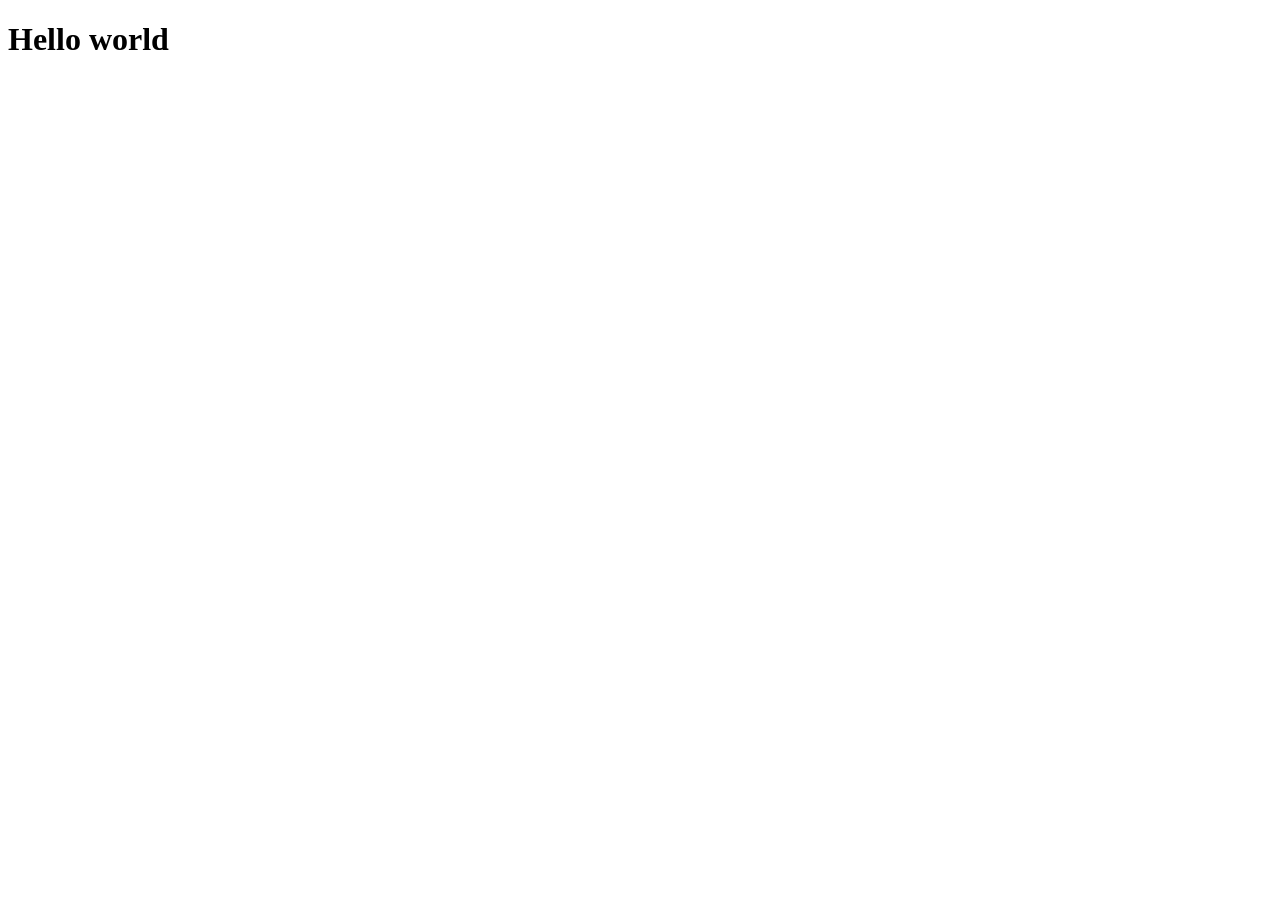
==== index.html @ 41a9193b "created index" ====
<!DOCTYPE html>
<html lang="en">
<head>
    <meta charset="UTF-8">
    <meta name="viewport" content="width=device-width, initial-scale=1.0">
    <title>Document</title>
</head>
<body>
    <h1>Hello world</h1>
</body>
</html>
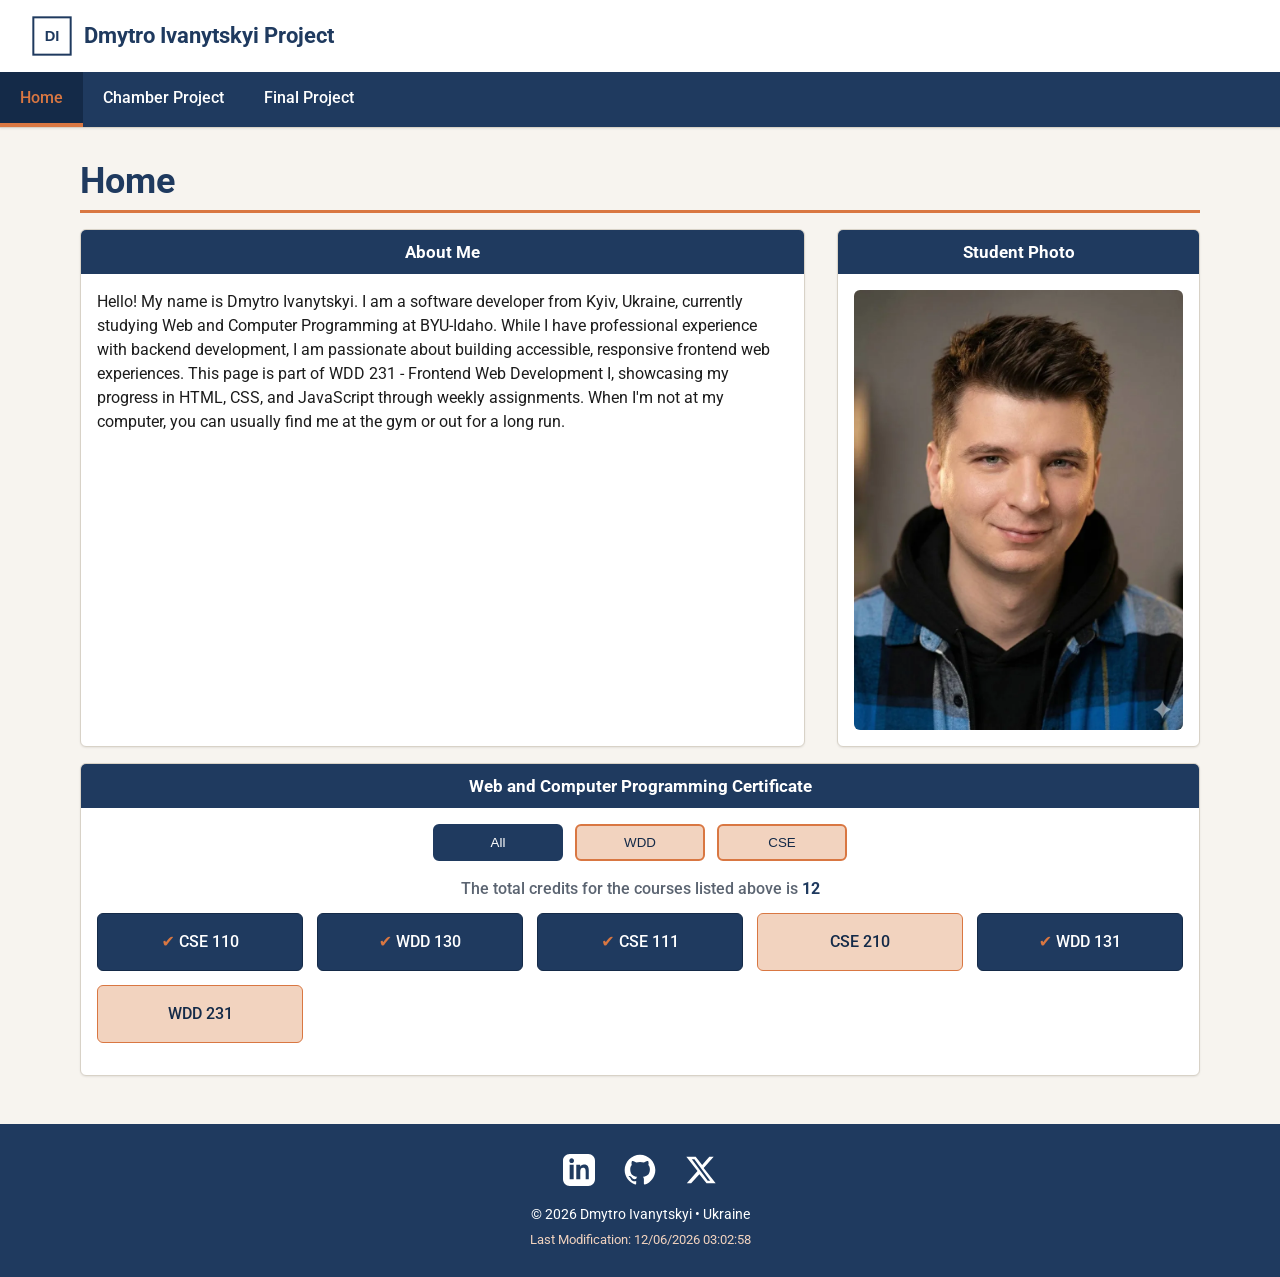
==== commit ae82baa9: "made home page" ====
--- a/index.html
+++ b/index.html
@@ -3,9 +3,89 @@
 <head>
     <meta charset="UTF-8">
     <meta name="viewport" content="width=device-width, initial-scale=1.0">
-    <title>Document</title>
+    <title>WDD 231 - Course Home Page | Dmytro Ivanytskyi</title>
+    <meta name="description" content="WDD 231 Course Home Page for Dmytro Ivanytskyi - Frontend Web Development I at BYU-Idaho. Includes course listings, completion status and contact information.">
+    <meta name="author" content="Dmytro Ivanytskyi">
+
+    <link rel="icon" href="images/favicon.svg" type="image/svg+xml">
+
+    <link rel="preconnect" href="https://fonts.googleapis.com">
+    <link rel="preconnect" href="https://fonts.gstatic.com" crossorigin>
+    <link rel="stylesheet" href="https://fonts.googleapis.com/css2?family=Roboto:wght@400;500;700&display=swap">
+
+    <link rel="stylesheet" href="styles/small.css">
+    <link rel="stylesheet" href="styles/larger.css">
+
+    <script src="scripts/navigation.js" defer></script>
+    <script src="scripts/date.js" defer></script>
+    <script src="scripts/course.js" defer></script>
 </head>
 <body>
-    <h1>Hello world</h1>
+    <header>
+        <div class="header-content">
+            <img class="logo" src="images/logo.svg" alt="Site logo - Dmytro Ivanytskyi" width="40" height="40">
+            <span class="site-name">Dmytro Ivanytskyi Project</span>
+            <button id="hamburger" class="hamburger" aria-label="Toggle navigation menu" aria-expanded="false" aria-controls="primary-nav">
+                <span class="hamburger-icon"></span>
+            </button>
+        </div>
+        <nav id="primary-nav" class="primary-nav">
+            <ul>
+                <li><a href="index.html" class="active" aria-current="page">Home</a></li>
+                <li><a href="chamber/index.html">Chamber Project</a></li>
+                <li><a href="final/index.html">Final Project</a></li>
+            </ul>
+        </nav>
+    </header>
+
+    <main>
+        <h1>Home</h1>
+
+        <div class="grid-top">
+            <section class="card about">
+                <h2>About Me</h2>
+                <p>
+                    Hello! My name is Dmytro Ivanytskyi. I am a software developer from Kyiv, Ukraine, 
+                    currently studying Web and Computer Programming at BYU-Idaho. While I have professional 
+                    experience with backend development, I am passionate about building accessible, responsive 
+                    frontend web experiences. This page is part of WDD 231 - Frontend Web Development I, 
+                    showcasing my progress in HTML, CSS, and JavaScript through weekly assignments. When I'm not 
+                    at my computer, you can usually find me at the gym or out for a long run.
+                </p>
+            </section>
+
+            <section class="card photo">
+                <h2>Student Photo</h2>
+                <img src="images/student-photo.webp" alt="Portrait of Dmytro Ivanytskyi" width="800" height="1072" loading="lazy">
+            </section>
+        </div>
+
+        <section class="card courses-section">
+            <h2>Web and Computer Programming Certificate</h2>
+            <div class="filter-buttons" role="group" aria-label="Filter courses by subject">
+                <button type="button" class="filter active" data-filter="all">All</button>
+                <button type="button" class="filter" data-filter="WDD">WDD</button>
+                <button type="button" class="filter" data-filter="CSE">CSE</button>
+            </div>
+            <p class="credits-summary">The total credits for the courses listed above is <span id="totalCredits">0</span></p>
+            <div id="courseList" class="course-list" aria-live="polite"></div>
+        </section>
+    </main>
+
+    <footer>
+        <div class="social">
+            <a href="https://www.linkedin.com/in/dmytro-ivanytskyi-a7187b201/" target="_blank" aria-label="LinkedIn profile">
+                <img src="images/linkedin.svg" alt="LinkedIn" width="32" height="32">
+            </a>
+            <a href="https://github.com/Trident1998" target="_blank" aria-label="GitHub profile">
+                <img src="images/github.svg" alt="GitHub" width="32" height="32">
+            </a>
+            <a href="https://x.com/" target="_blank" aria-label="X profile">
+                <img src="images/x.svg" alt="X" width="32" height="32">
+            </a>
+        </div>
+        <p class="copyright">&copy; <span id="currentyear"></span> Dmytro Ivanytskyi &bull; Ukraine</p>
+        <p id="lastModified"></p>
+    </footer>
 </body>
-</html>+</html>
--- a/styles/small.css
+++ b/styles/small.css
@@ -0,0 +1,348 @@
+/* ===== Variables & Reset ===== */
+:root {
+    --color-primary: #1f3a5f;
+    --color-primary-dark: #142a48;
+    --color-accent: #d97742;
+    --color-accent-light: #f2d3bf;
+    --color-bg: #f7f4ef;
+    --color-surface: #ffffff;
+    --color-text: #1c1c1c;
+    --color-muted: #5b6471;
+    --color-border: #d8d2c7;
+    --color-completed-bg: #1f3a5f;
+    --color-completed-text: #ffffff;
+    --font-base: 'Roboto', system-ui, -apple-system, Segoe UI, Arial, sans-serif;
+    --shadow-sm: 0 1px 2px rgba(0, 0, 0, 0.08);
+    --shadow-md: 0 4px 12px rgba(0, 0, 0, 0.1);
+    --radius: 6px;
+}
+
+* {
+    box-sizing: border-box;
+}
+
+html {
+    scroll-behavior: smooth;
+}
+
+body {
+    margin: 0;
+    font-family: var(--font-base);
+    color: var(--color-text);
+    background-color: var(--color-bg);
+    line-height: 1.5;
+    min-height: 100vh;
+    display: flex;
+    flex-direction: column;
+}
+
+h1, h2, h3 {
+    font-weight: 700;
+    line-height: 1.2;
+    margin: 0;
+}
+
+img {
+    max-width: 100%;
+    height: auto;
+    display: block;
+}
+
+a {
+    color: var(--color-primary);
+}
+
+/* ===== Header ===== */
+header {
+    background-color: var(--color-surface);
+    border-bottom: 1px solid var(--color-border);
+    box-shadow: var(--shadow-sm);
+}
+
+.header-content {
+    display: flex;
+    align-items: center;
+    justify-content: space-between;
+    padding: 0.75rem 1rem;
+    gap: 0.75rem;
+}
+
+.logo {
+    width: 40px;
+    height: 40px;
+    color: var(--color-primary);
+    flex-shrink: 0;
+}
+
+.site-name {
+    flex: 1;
+    font-size: 1.15rem;
+    font-weight: 700;
+    color: var(--color-primary);
+}
+
+.hamburger {
+    background: transparent;
+    border: 1px solid var(--color-primary);
+    border-radius: var(--radius);
+    width: 40px;
+    height: 40px;
+    cursor: pointer;
+    position: relative;
+    color: var(--color-primary);
+}
+
+.hamburger-icon,
+.hamburger-icon::before,
+.hamburger-icon::after {
+    content: '';
+    position: absolute;
+    left: 50%;
+    transform: translateX(-50%);
+    width: 22px;
+    height: 3px;
+    background-color: currentColor;
+    transition: transform 0.25s ease, opacity 0.2s ease;
+}
+
+.hamburger-icon {
+    top: 50%;
+    margin-top: -1.5px;
+}
+
+.hamburger-icon::before {
+    top: -7px;
+}
+
+.hamburger-icon::after {
+    top: 7px;
+}
+
+.hamburger.open .hamburger-icon {
+    background-color: transparent;
+}
+
+.hamburger.open .hamburger-icon::before {
+    top: 0;
+    transform: translateX(-50%) rotate(45deg);
+}
+
+.hamburger.open .hamburger-icon::after {
+    top: 0;
+    transform: translateX(-50%) rotate(-45deg);
+}
+
+/* ===== Navigation ===== */
+.primary-nav ul {
+    list-style: none;
+    margin: 0;
+    padding: 0;
+    display: none;
+    flex-direction: column;
+    background-color: var(--color-primary);
+}
+
+.primary-nav.open ul {
+    display: flex;
+}
+
+.primary-nav a {
+    display: block;
+    padding: 1rem 1.25rem;
+    color: #ffffff;
+    text-decoration: none;
+    border-top: 1px solid rgba(255, 255, 255, 0.08);
+    font-weight: 500;
+    transition: background-color 0.2s ease;
+}
+
+.primary-nav a:hover,
+.primary-nav a:focus {
+    background-color: var(--color-accent);
+    color: var(--color-primary-dark);
+    outline: none;
+}
+
+.primary-nav a.active {
+    background-color: var(--color-primary-dark);
+    color: var(--color-accent);
+    border-left: 4px solid var(--color-accent);
+}
+
+/* ===== Main ===== */
+main {
+    flex: 1;
+    width: 100%;
+    max-width: 1200px;
+    margin: 0 auto;
+    padding: 1rem;
+}
+
+main h1 {
+    font-size: 1.75rem;
+    color: var(--color-primary);
+    margin-bottom: 1rem;
+    border-bottom: 3px solid var(--color-accent);
+    padding-bottom: 0.4rem;
+}
+
+.grid-top {
+    display: grid;
+    grid-template-columns: 1fr;
+    gap: 1rem;
+    margin-bottom: 1rem;
+}
+
+.card {
+    background-color: var(--color-surface);
+    border: 1px solid var(--color-border);
+    border-radius: var(--radius);
+    box-shadow: var(--shadow-sm);
+    overflow: hidden;
+    margin-bottom: 1rem;
+}
+
+.card h2 {
+    background-color: var(--color-primary);
+    color: #ffffff;
+    padding: 0.75rem 1rem;
+    font-size: 1.05rem;
+    text-align: center;
+}
+
+.about p {
+    padding: 1rem;
+    margin: 0;
+}
+
+.photo {
+    text-align: center;
+}
+
+.photo img {
+    margin: 1rem auto;
+    border-radius: var(--radius);
+    max-width: 280px;
+    width: 100%;
+}
+
+/* ===== Courses ===== */
+.courses-section {
+    padding-bottom: 1rem;
+}
+
+.filter-buttons {
+    display: flex;
+    flex-wrap: wrap;
+    gap: 0.5rem;
+    padding: 1rem;
+    justify-content: center;
+}
+
+.filter {
+    flex: 1 1 80px;
+    padding: 0.55rem 1rem;
+    background-color: var(--color-accent-light);
+    color: var(--color-primary-dark);
+    border: 2px solid var(--color-accent);
+    border-radius: var(--radius);
+    font-weight: 500;
+    cursor: pointer;
+    transition: background-color 0.2s ease, color 0.2s ease, transform 0.1s ease;
+}
+
+.filter:hover,
+.filter:focus {
+    background-color: var(--color-accent);
+    color: #ffffff;
+    outline: none;
+}
+
+.filter.active {
+    background-color: var(--color-primary);
+    color: #ffffff;
+    border-color: var(--color-primary);
+}
+
+.credits-summary {
+    text-align: center;
+    margin: 0;
+    padding: 0 1rem 0.75rem;
+    color: var(--color-muted);
+    font-weight: 500;
+}
+
+#totalCredits {
+    color: var(--color-primary);
+    font-weight: 700;
+}
+
+.course-list {
+    display: grid;
+    grid-template-columns: repeat(auto-fit, minmax(120px, 1fr));
+    gap: 0.6rem;
+    padding: 0 1rem 1rem;
+}
+
+.course-card {
+    background-color: var(--color-accent-light);
+    color: var(--color-primary-dark);
+    border: 1px solid var(--color-accent);
+    border-radius: var(--radius);
+    padding: 0.75rem 0.5rem;
+    text-align: center;
+    font-weight: 500;
+}
+
+.course-card.completed {
+    background-color: var(--color-completed-bg);
+    color: var(--color-completed-text);
+    border-color: var(--color-primary-dark);
+}
+
+.course-card.completed::before {
+    content: '\2714  ';
+    color: var(--color-accent);
+    font-weight: 700;
+}
+
+/* ===== Footer ===== */
+footer {
+    background-color: var(--color-primary);
+    color: #ffffff;
+    text-align: center;
+    padding: 1rem;
+    margin-top: auto;
+}
+
+.social {
+    display: flex;
+    justify-content: center;
+    gap: 1rem;
+    margin-bottom: 0.75rem;
+}
+
+.social a {
+    color: #ffffff;
+    display: inline-flex;
+    padding: 0.4rem;
+    border-radius: 50%;
+    transition: background-color 0.2s ease, transform 0.15s ease;
+}
+
+.social a:hover,
+.social a:focus {
+    background-color: var(--color-accent);
+    transform: scale(1.05);
+    outline: none;
+}
+
+footer p {
+    margin: 0.25rem 0;
+    font-size: 0.9rem;
+}
+
+footer #lastModified {
+    color: var(--color-accent-light);
+    font-size: 0.8rem;
+}
--- a/styles/larger.css
+++ b/styles/larger.css
@@ -0,0 +1,99 @@
+/* ===== Media query for larger screens (>= 640px) ===== */
+@media (min-width: 640px) {
+    .header-content {
+        padding: 1rem 2rem;
+    }
+
+    .site-name {
+        font-size: 1.4rem;
+    }
+
+    .hamburger {
+        display: none;
+    }
+
+    .primary-nav ul {
+        display: flex !important;
+        flex-direction: row;
+        justify-content: flex-start;
+        background-color: var(--color-primary);
+    }
+
+    .primary-nav a {
+        border-top: none;
+        border-bottom: 4px solid transparent;
+        padding: 0.85rem 1.25rem;
+    }
+
+    .primary-nav a:hover,
+    .primary-nav a:focus {
+        background-color: var(--color-accent);
+        color: var(--color-primary-dark);
+    }
+
+    .primary-nav a.active {
+        border-left: none;
+        border-bottom-color: var(--color-accent);
+    }
+
+    main {
+        padding: 1.5rem 2rem;
+    }
+
+    main h1 {
+        font-size: 2.25rem;
+    }
+
+    .grid-top {
+        grid-template-columns: 2fr 1fr;
+        gap: 1.5rem;
+        align-items: stretch;
+    }
+
+    .grid-top .card {
+        margin-bottom: 0;
+    }
+
+    .photo img {
+        max-width: calc(100% - 2rem);
+        margin: 1rem auto;
+    }
+
+    .filter-buttons {
+        justify-content: center;
+        gap: 0.75rem;
+    }
+
+    .filter {
+        flex: 0 0 auto;
+        min-width: 130px;
+    }
+
+    .course-list {
+        grid-template-columns: repeat(auto-fit, minmax(160px, 1fr));
+        gap: 0.85rem;
+    }
+
+    .course-card {
+        padding: 1rem 0.75rem;
+        font-size: 1rem;
+    }
+
+    footer {
+        padding: 1.5rem 2rem;
+    }
+}
+
+@media (min-width: 960px) {
+    main {
+        padding: 2rem 2.5rem;
+    }
+
+    .grid-top {
+        gap: 2rem;
+    }
+
+    .course-list {
+        grid-template-columns: repeat(auto-fit, minmax(180px, 1fr));
+    }
+}
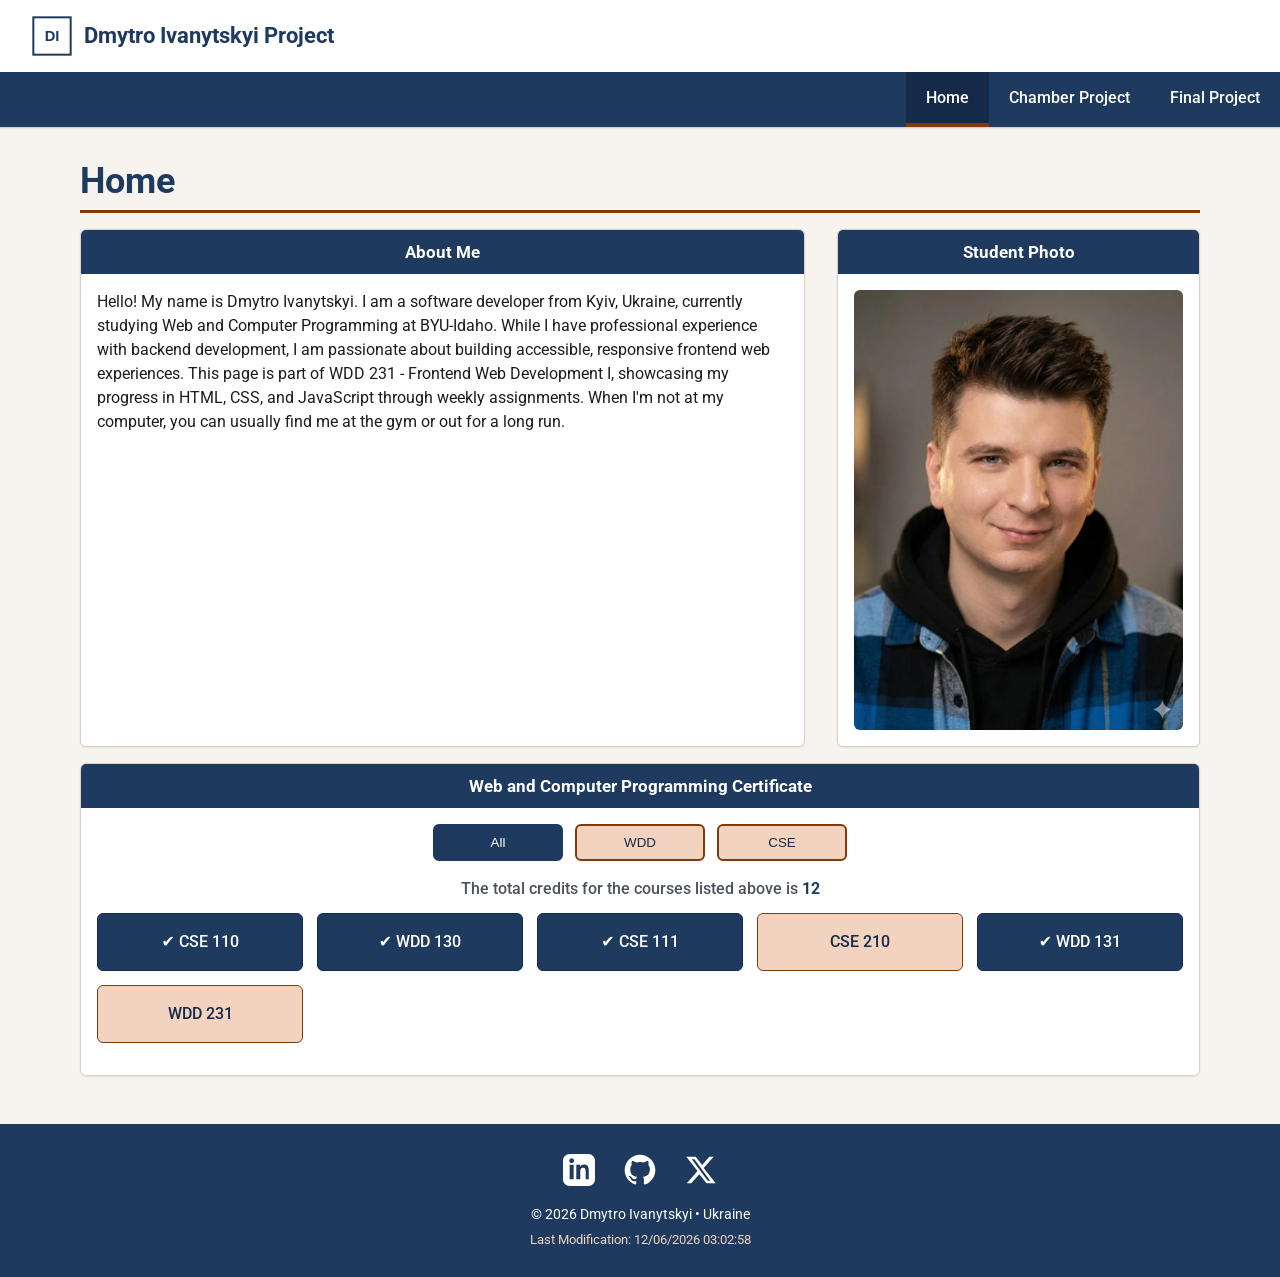
==== commit 746e6e01: "made final project site plan" ====
--- a/index.html
+++ b/index.html
@@ -33,7 +33,7 @@
             <ul>
                 <li><a href="index.html" class="active" aria-current="page">Home</a></li>
                 <li><a href="chamber/index.html">Chamber Project</a></li>
-                <li><a href="final/index.html">Final Project</a></li>
+                <li><a href="project/site-plan.html">Final Project</a></li>
             </ul>
         </nav>
     </header>
--- a/styles/small.css
+++ b/styles/small.css
@@ -2,12 +2,12 @@
 :root {
     --color-primary: #1f3a5f;
     --color-primary-dark: #142a48;
-    --color-accent: #d97742;
+    --color-accent: #823a07;
     --color-accent-light: #f2d3bf;
     --color-bg: #f7f4ef;
     --color-surface: #ffffff;
     --color-text: #1c1c1c;
-    --color-muted: #5b6471;
+    --color-muted: #4a525e;
     --color-border: #d8d2c7;
     --color-completed-bg: #1f3a5f;
     --color-completed-text: #ffffff;
@@ -159,13 +159,13 @@
 .primary-nav a:hover,
 .primary-nav a:focus {
     background-color: var(--color-accent);
-    color: var(--color-primary-dark);
+    color: #ffffff;
     outline: none;
 }
 
 .primary-nav a.active {
     background-color: var(--color-primary-dark);
-    color: var(--color-accent);
+    color: #ffffff;
     border-left: 4px solid var(--color-accent);
 }
 
@@ -302,7 +302,7 @@
 
 .course-card.completed::before {
     content: '\2714  ';
-    color: var(--color-accent);
+    color: #ffffff;
     font-weight: 700;
 }
 
--- a/styles/larger.css
+++ b/styles/larger.css
@@ -15,7 +15,7 @@
     .primary-nav ul {
         display: flex !important;
         flex-direction: row;
-        justify-content: flex-start;
+        justify-content: flex-end;
         background-color: var(--color-primary);
     }
 
@@ -28,7 +28,7 @@
     .primary-nav a:hover,
     .primary-nav a:focus {
         background-color: var(--color-accent);
-        color: var(--color-primary-dark);
+        color: #ffffff;
     }
 
     .primary-nav a.active {
